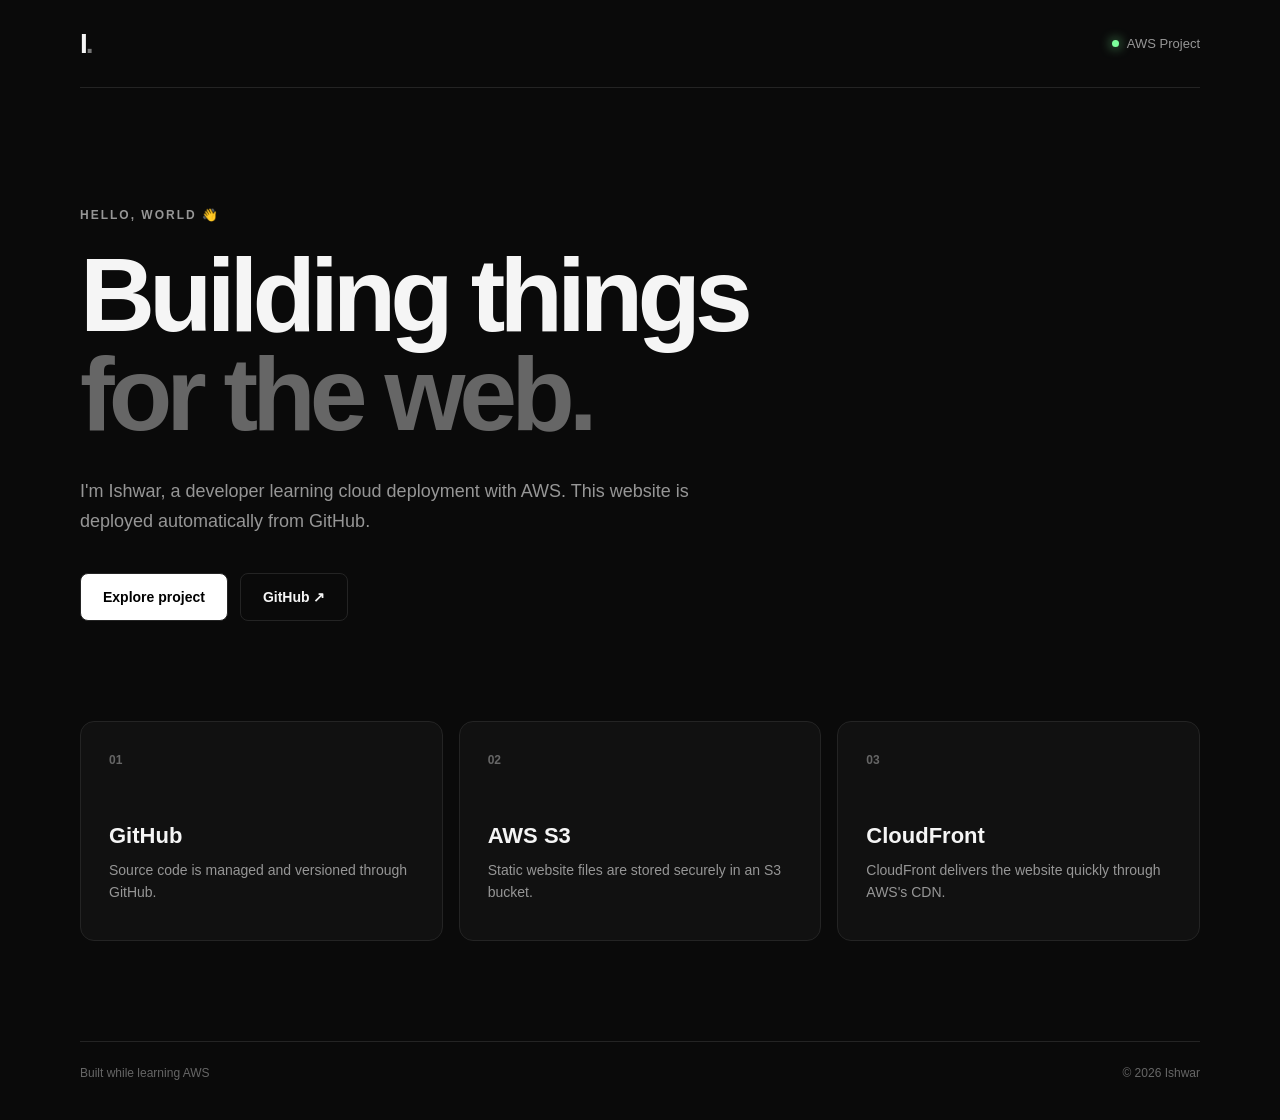
==== site/index.html @ 3e24056f "feat: add AWS portfolio website" ====
<!doctype html>
<html lang="en">
  <head>
    <meta charset="UTF-8" />
    <meta name="viewport" content="width=device-width, initial-scale=1.0" />
    <meta
      name="description"
      content="Ishwar's portfolio — a simple website hosted on AWS."
    />
    <title>Ishwar — AWS Portfolio</title>
    <link rel="stylesheet" href="style.css" />
  </head>

  <body>
    <main class="container">
      <nav class="nav">
        <div class="logo">I<span>.</span></div>
        <span class="status">
          <span class="status-dot"></span>
          AWS Project
        </span>
      </nav>

      <section class="hero">
        <p class="eyebrow">HELLO, WORLD 👋</p>

        <h1>
          Building things<br />
          <span>for the web.</span>
        </h1>

        <p class="description">
          I'm Ishwar, a developer learning cloud deployment with AWS. This
          website is deployed automatically from GitHub.
        </p>

        <div class="actions">
          <a href="#about" class="button primary">Explore project</a>
          <a
            href="https://github.com/"
            target="_blank"
            rel="noopener noreferrer"
            class="button secondary"
          >
            GitHub ↗
          </a>
        </div>
      </section>

      <section id="about" class="cards">
        <article class="card">
          <span class="card-number">01</span>
          <h2>GitHub</h2>
          <p>Source code is managed and versioned through GitHub.</p>
        </article>

        <article class="card">
          <span class="card-number">02</span>
          <h2>AWS S3</h2>
          <p>Static website files are stored securely in an S3 bucket.</p>
        </article>

        <article class="card">
          <span class="card-number">03</span>
          <h2>CloudFront</h2>
          <p>CloudFront delivers the website quickly through AWS's CDN.</p>
        </article>
      </section>

      <footer>
        <span>Built while learning AWS</span>
        <span>© 2026 Ishwar</span>
      </footer>
    </main>
  </body>
</html>
---- site/style.css ----
* {
  margin: 0;
  padding: 0;
  box-sizing: border-box;
}

:root {
  --background: #0a0a0a;
  --surface: #111111;
  --border: #242424;
  --text: #f5f5f5;
  --muted: #969696;
  --accent: #ffffff;
}

html {
  scroll-behavior: smooth;
}

body {
  min-height: 100vh;
  background: var(--background);
  color: var(--text);
  font-family:
    Inter,
    -apple-system,
    BlinkMacSystemFont,
    "Segoe UI",
    sans-serif;
}

a {
  color: inherit;
  text-decoration: none;
}

.container {
  width: min(1120px, calc(100% - 40px));
  margin: 0 auto;
}

.nav {
  height: 88px;
  display: flex;
  align-items: center;
  justify-content: space-between;
  border-bottom: 1px solid var(--border);
}

.logo {
  font-size: 28px;
  font-weight: 800;
  letter-spacing: -2px;
}

.logo span {
  opacity: 0.45;
}

.status {
  display: flex;
  align-items: center;
  gap: 8px;
  color: var(--muted);
  font-size: 13px;
}

.status-dot {
  width: 7px;
  height: 7px;
  border-radius: 50%;
  background: #7cff9b;
  box-shadow: 0 0 12px #7cff9b;
}

.hero {
  padding: 120px 0 100px;
  max-width: 850px;
}

.eyebrow {
  margin-bottom: 24px;
  color: var(--muted);
  font-size: 12px;
  font-weight: 700;
  letter-spacing: 2px;
}

h1 {
  font-size: clamp(56px, 9vw, 104px);
  line-height: 0.95;
  letter-spacing: -6px;
  font-weight: 800;
}

h1 span {
  color: #666;
}

.description {
  max-width: 610px;
  margin-top: 32px;
  color: var(--muted);
  font-size: 18px;
  line-height: 1.7;
}

.actions {
  display: flex;
  gap: 12px;
  margin-top: 36px;
}

.button {
  display: inline-flex;
  align-items: center;
  justify-content: center;
  min-height: 48px;
  padding: 0 22px;
  border: 1px solid var(--border);
  border-radius: 8px;
  font-size: 14px;
  font-weight: 600;
  transition:
    transform 0.2s ease,
    background 0.2s ease;
}

.button:hover {
  transform: translateY(-2px);
}

.button.primary {
  background: var(--accent);
  color: #000;
}

.button.secondary {
  background: transparent;
  color: var(--text);
}

.button.secondary:hover {
  background: var(--surface);
}

.cards {
  display: grid;
  grid-template-columns: repeat(3, 1fr);
  gap: 16px;
  padding-bottom: 100px;
}

.card {
  min-height: 220px;
  padding: 28px;
  background: var(--surface);
  border: 1px solid var(--border);
  border-radius: 14px;
  transition:
    transform 0.2s ease,
    border-color 0.2s ease;
}

.card:hover {
  transform: translateY(-4px);
  border-color: #444;
}

.card-number {
  color: #666;
  font-size: 12px;
  font-weight: 700;
}

.card h2 {
  margin-top: 55px;
  font-size: 22px;
}

.card p {
  margin-top: 10px;
  color: var(--muted);
  font-size: 14px;
  line-height: 1.6;
}

footer {
  display: flex;
  justify-content: space-between;
  padding: 24px 0 40px;
  border-top: 1px solid var(--border);
  color: #666;
  font-size: 12px;
}

@media (max-width: 700px) {
  .container {
    width: min(100% - 28px, 1120px);
  }

  .nav {
    height: 72px;
  }

  .hero {
    padding: 80px 0;
  }

  h1 {
    letter-spacing: -3px;
  }

  .description {
    font-size: 16px;
  }

  .actions {
    flex-direction: column;
  }

  .button {
    width: 100%;
  }

  .cards {
    grid-template-columns: 1fr;
    padding-bottom: 70px;
  }

  .card {
    min-height: 190px;
  }

  footer {
    flex-direction: column;
    gap: 8px;
  }
}
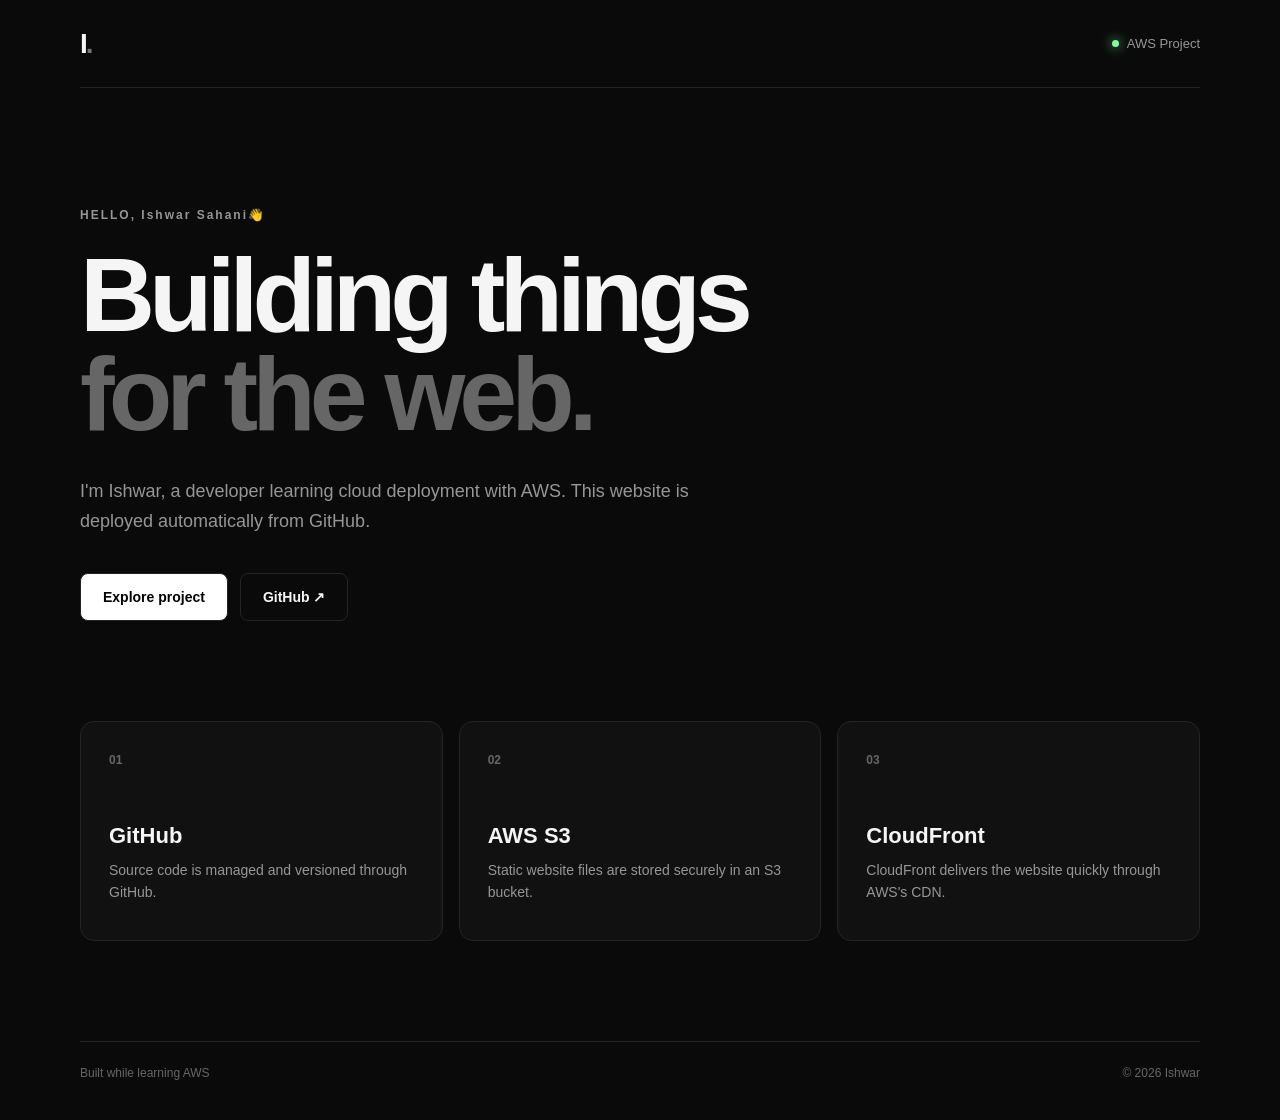
==== commit 4bc05e08: "add some text diff" ====
--- a/site/index.html
+++ b/site/index.html
@@ -7,7 +7,7 @@
       name="description"
       content="Ishwar's portfolio — a simple website hosted on AWS."
     />
-    <title>Ishwar — AWS Portfolio</title>
+    <title>Ishwar Sahani — AWS Portfolio</title>
     <link rel="stylesheet" href="style.css" />
   </head>
 
@@ -22,7 +22,7 @@
       </nav>
 
       <section class="hero">
-        <p class="eyebrow">HELLO, WORLD 👋</p>
+        <p class="eyebrow">HELLO, Ishwar Sahani👋</p>
 
         <h1>
           Building things<br />
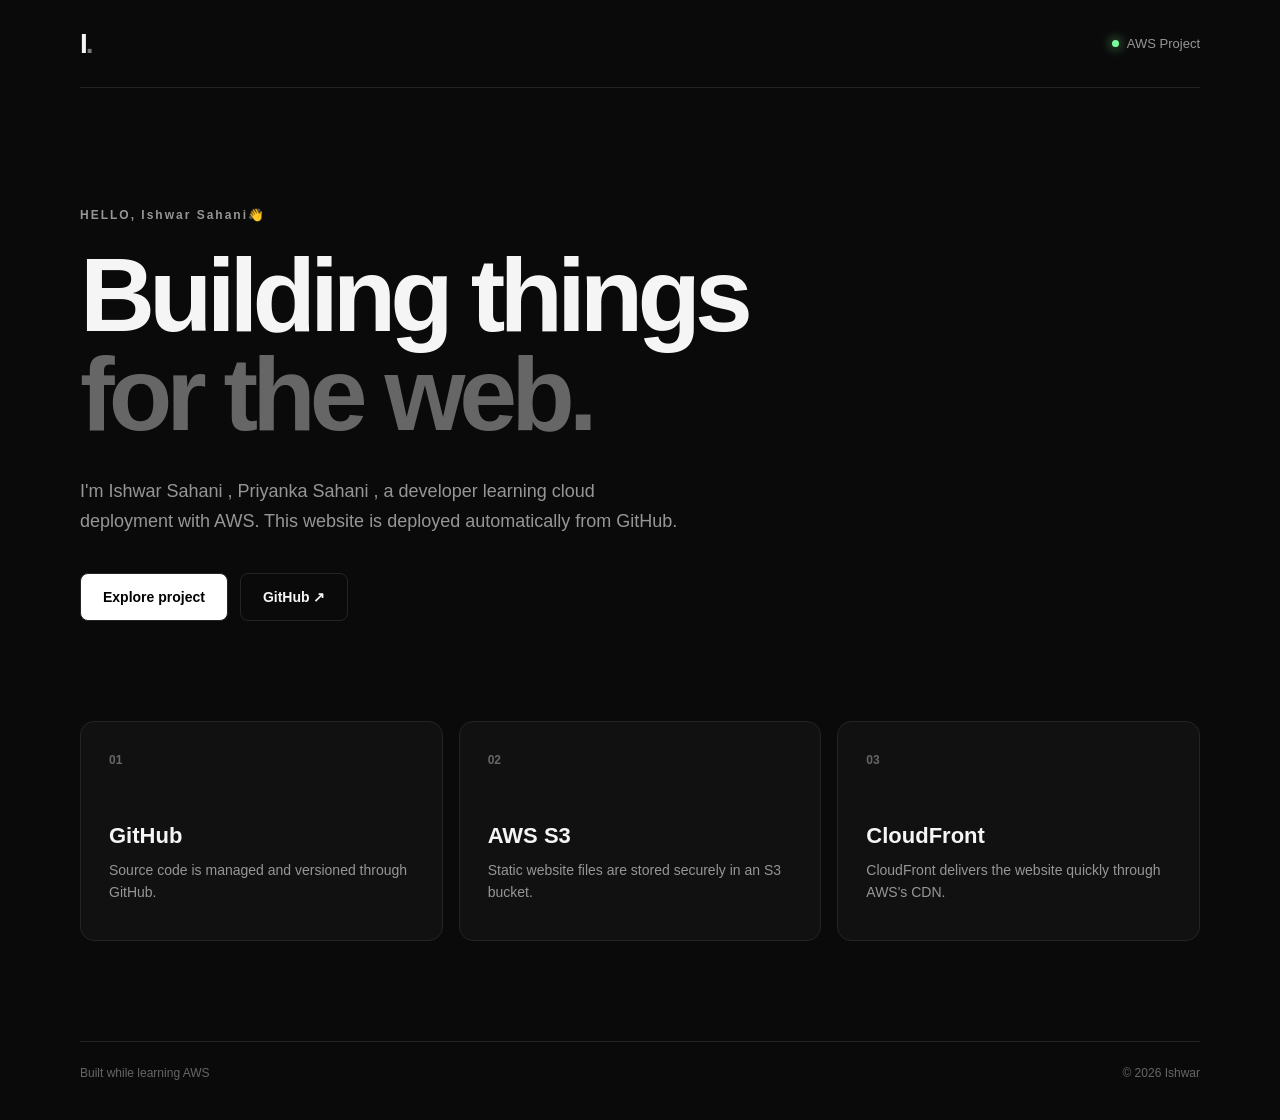
==== commit f9ff02b4: "add some text diff 2" ====
--- a/site/index.html
+++ b/site/index.html
@@ -30,8 +30,9 @@
         </h1>
 
         <p class="description">
-          I'm Ishwar, a developer learning cloud deployment with AWS. This
-          website is deployed automatically from GitHub.
+          I'm Ishwar Sahani , Priyanka Sahani , a developer learning cloud
+          deployment with AWS. This website is deployed automatically from
+          GitHub.
         </p>
 
         <div class="actions">
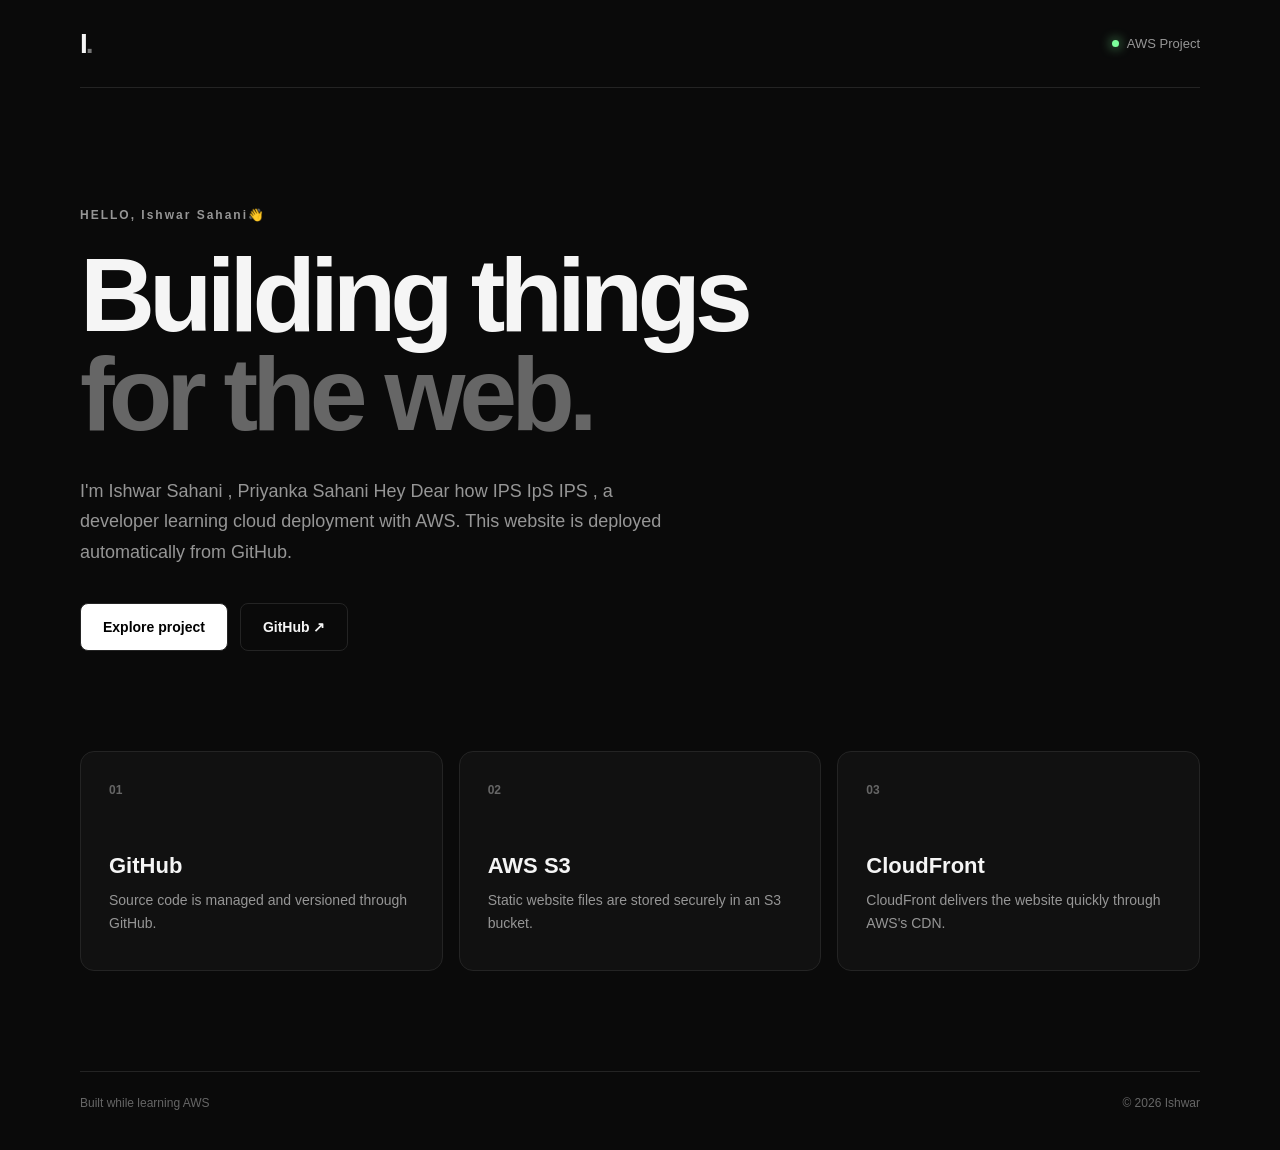
==== commit bcb3edd1: "add some text diff 3" ====
--- a/site/index.html
+++ b/site/index.html
@@ -30,9 +30,9 @@
         </h1>
 
         <p class="description">
-          I'm Ishwar Sahani , Priyanka Sahani , a developer learning cloud
-          deployment with AWS. This website is deployed automatically from
-          GitHub.
+          I'm Ishwar Sahani , Priyanka Sahani Hey Dear how IPS IpS IPS , a
+          developer learning cloud deployment with AWS. This website is deployed
+          automatically from GitHub.
         </p>
 
         <div class="actions">
